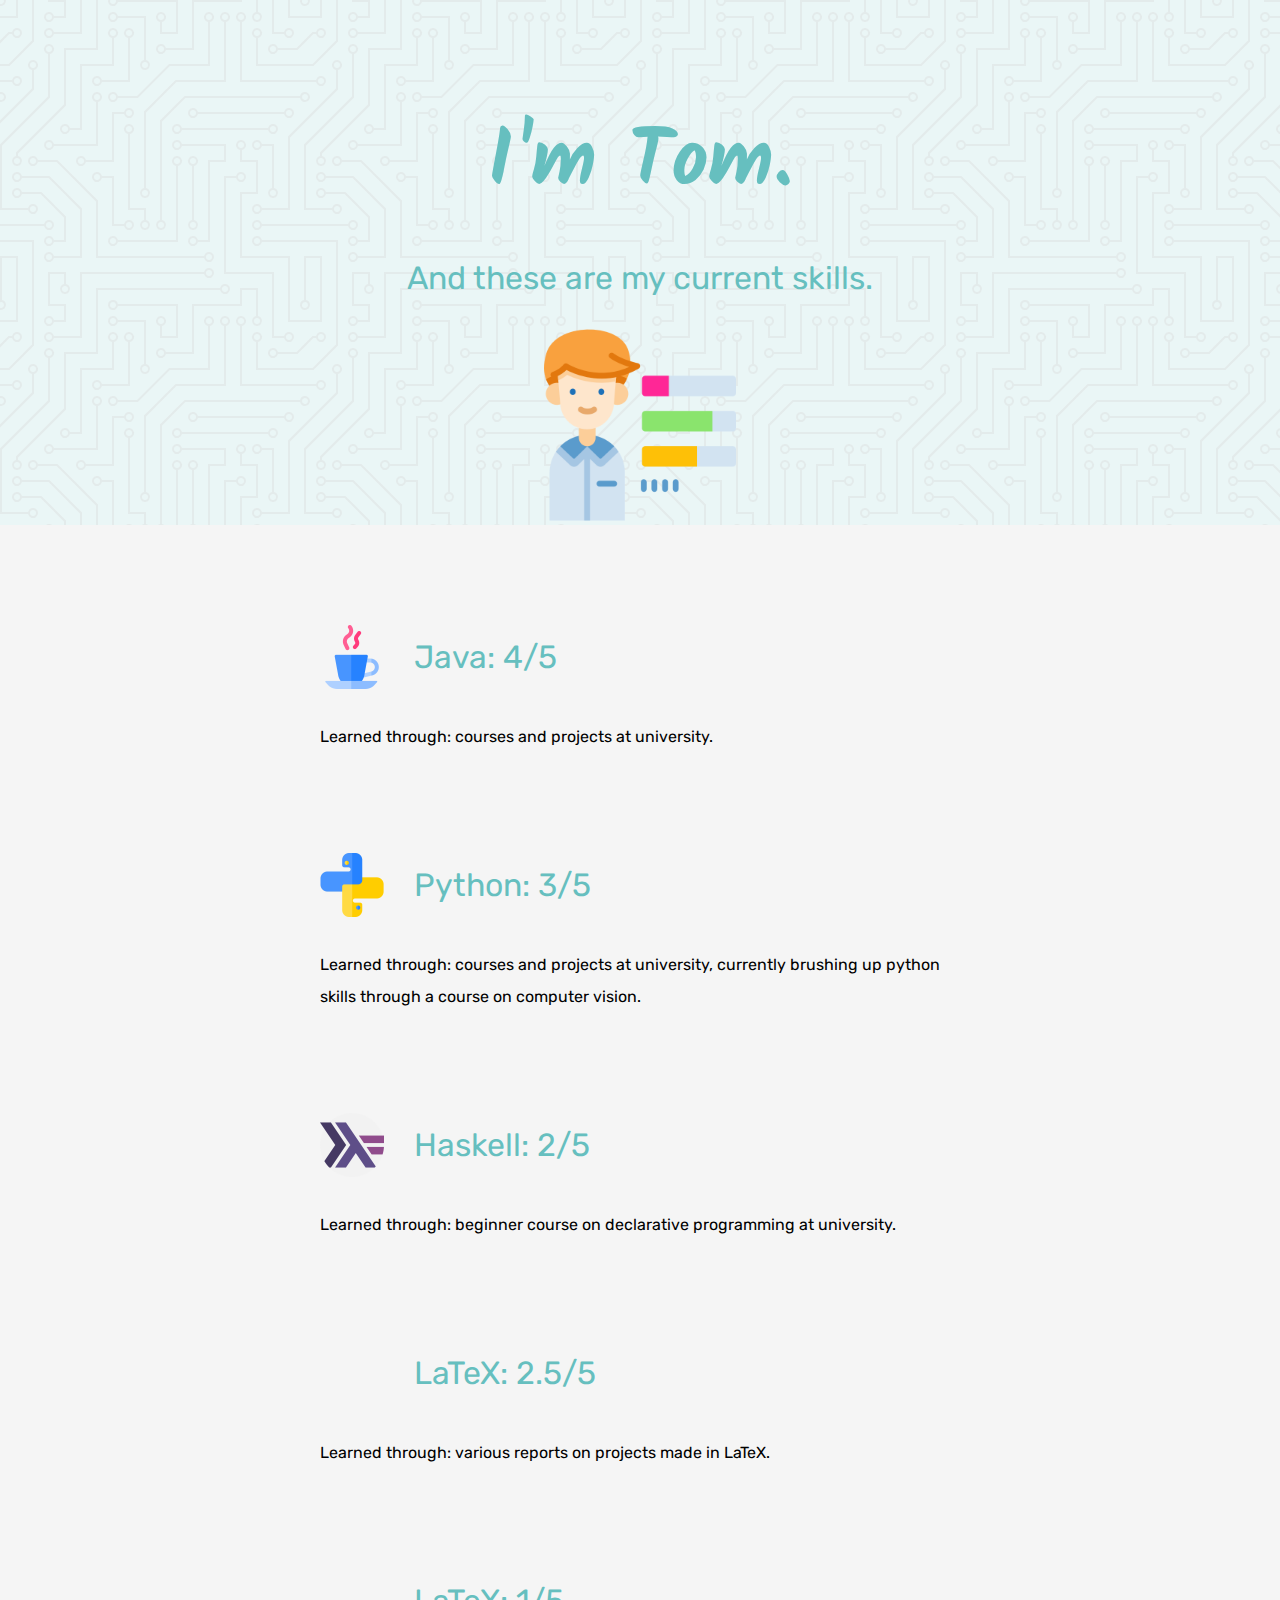
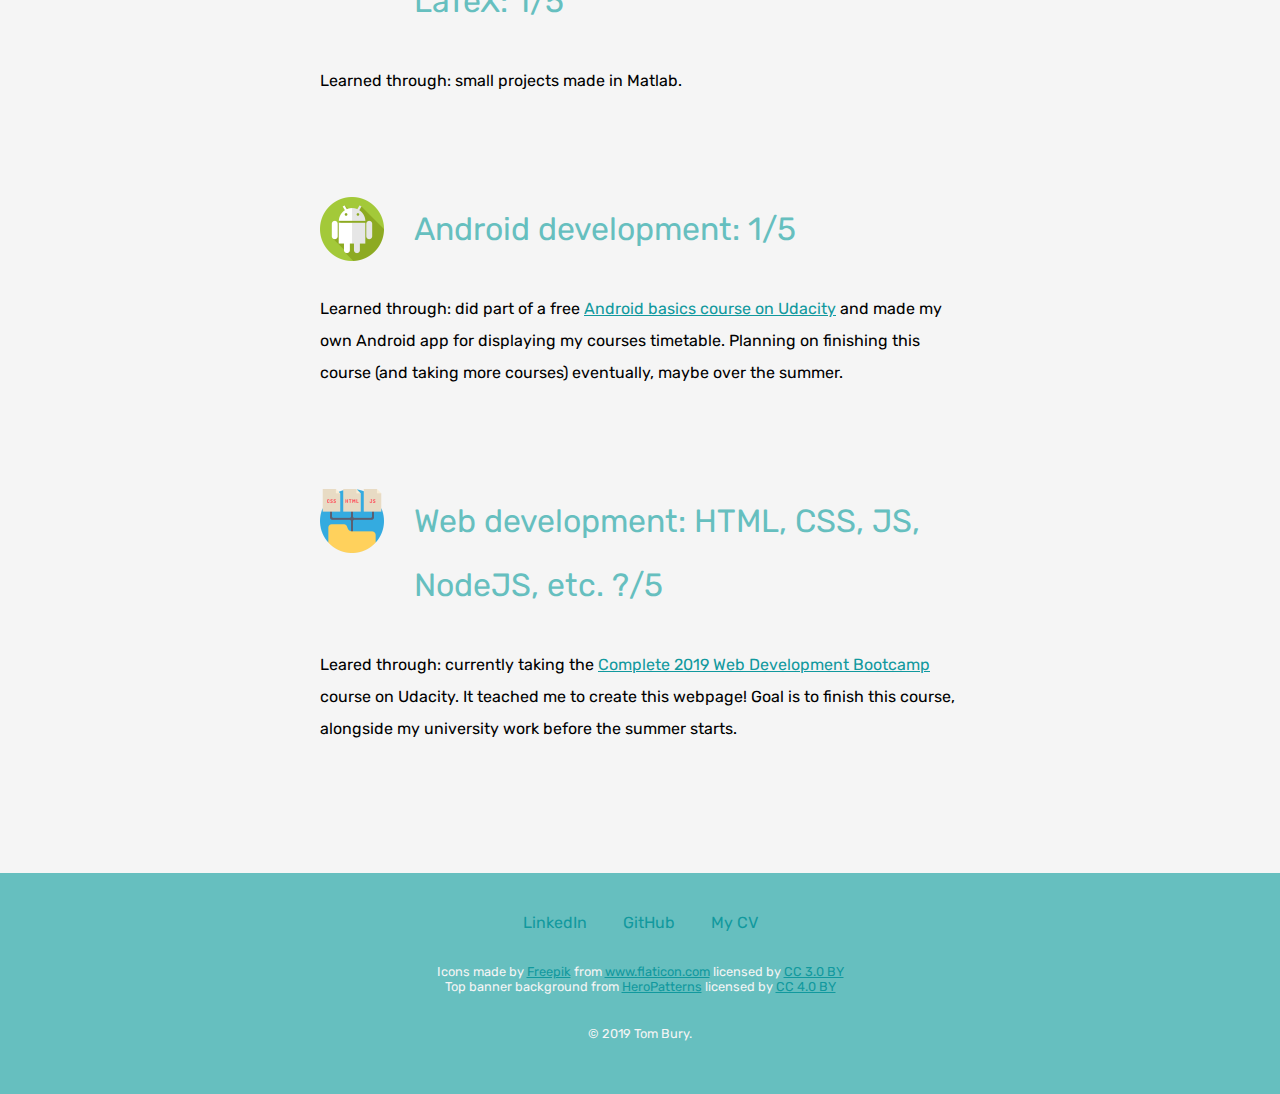
==== docs/skills.html @ beca585b "file tree" ====
<!DOCTYPE html>
<html lang="en" dir="ltr">

<head>
    <meta charset="utf-8">
    <title>Tom Bury: Skills</title>
    <link rel="stylesheet" href="css/styles.css">
    <link rel="icon" href="rsc/favicon.ico">
    <link href="https://fonts.googleapis.com/css?family=Kalam|Nunito|Rubik" rel="stylesheet">
</head>


<body>

    <div class="intro">
        <h1>I'm Tom.</h1>
        <h2>And these are my current skills.</h2>
        <img class="banner-img" src="rsc/skills.png" alt="">
    </div>

    <div class="skill_row">
        <img class="skill_pic_small" src="rsc/java.png" alt="">
        <h2>Java: 4/5</h2>
        <p>Learned through: courses and projects at university.</p>
    </div>

    <div class="skill_row">
        <img class="skill_pic_small" src="rsc/python.png" alt="">
        <h2>Python: 3/5</h2>
        <p>Learned through: courses and projects at university, currently brushing up python skills through
            a course on computer vision.</p>
    </div>

    <div class="skill_row">
        <img class="skill_pic_small" src="rsc/haskell.png" alt="">
        <h2>Haskell: 2/5</h2>
        <p>Learned through: beginner course on declarative programming at university.</p>
    </div>

    <div class="skill_row">
        <img class="skill_pic_small" src="rsc/latex.svg" alt="">
        <h2>LaTeX: 2.5/5</h2>
        <p>Learned through: various reports on projects made in LaTeX.</p>
    </div>

    <div class="skill_row">
        <img class="skill_pic_small" src="rsc/matlab.svg" alt="">
        <h2>LaTeX: 1/5</h2>
        <p>Learned through: small projects made in Matlab.</p>
    </div>

    <div class="skill_row">
        <img class="skill_pic_small" src="rsc/android.png" alt="">
        <h2>Android development: 1/5</h2>
        <p>Learned through: did part of a free <a href="https://eu.udacity.com/course/android-basics-nanodegree-by-google--nd803">Android basics course on Udacity</a> and made my own
            Android app for displaying my courses timetable. Planning on finishing this course (and taking more courses) eventually, maybe over the summer.</p>
    </div>


    <div class="skill_row">
        <img class="skill_pic_small" src="rsc/web-development.png" alt="">
        <h2>Web development: HTML, CSS, JS, NodeJS, etc. ?/5</h2>
        <p>Leared through: currently taking the <a href="https://www.udemy.com/the-complete-web-development-bootcamp/">Complete 2019 Web Development Bootcamp</a> course on Udacity.
            It teached me to create this webpage! Goal is to finish this course, alongside my university work before the summer starts.</p>
    </div>



    <div class="footer">
        <a class="footer-link" href="https://www.linkedin.com/in/burytom/">LinkedIn</a>
        <a class="footer-link" href="https://github.com/Tom-Bury">GitHub</a>
        <a class="footer-link" href="rsc/CV_Tom_Bury.pdf">My CV</a>

        <div class="copyright">
            Icons made by <a href="https://www.freepik.com/" title="Freepik">Freepik</a> from
            <a href="https://www.flaticon.com/" title="Flaticon">www.flaticon.com</a> licensed by
            <a href="http://creativecommons.org/licenses/by/3.0/" title="Creative Commons BY 3.0" target="_blank">CC 3.0 BY</a>
            <br>
            Top banner background from <a href="https://www.heropatterns.com/">HeroPatterns</a> licensed by
            <a href="https://creativecommons.org/licenses/by/4.0/" title="Creative Commons BY 4.0" target="_blank">CC 4.0 BY</a>
        </div>

        <p class="copyright">© 2019 Tom Bury.</p>
    </div>


</body>

</html>
---- docs/css/styles.css ----
/*
    CSS STYLES

    Used Google Fonts:
    <link href="https://fonts.googleapis.com/css?family=Kalam|Rubik" rel="stylesheet">
    font-family: 'Kalam', cursive;
    font-family: 'Rubik', sans-serif;
    font-family: 'Rubik', sans-serif;


*/
body {
    margin: 0;
    background-color: #f5f5f5;
    text-align: center;
    font-family: 'Rubik', sans-serif;
}

h1 {
    font-size: 5rem;
    margin: 0 auto 0 auto;
    font-family: 'Kalam', cursive;
    color: #66BFBF;
}

h2 {
    font-size: 2rem;
    margin: 2rem auto;
    color: #66BFBF;
    font-weight: normal;
}

h3 {
    color: #11999E;
}

a {
    color: #11999E;
}

hr {
    width: 10%;
    border-style: dotted none none none;
    border-width: 0.5rem;
    border-color: #d9d9d9;
    margin: 7rem auto;
}

.intro {
    margin: 0;
    padding-top: 100px;
    position: relative;
    /*background-color: #EAF6F6;*/
    background-color: #eaf6f6;
    background-image: url("data:image/svg+xml,%3Csvg xmlns='http://www.w3.org/2000/svg' viewBox='0 0 304 304' width='304' height='304'%3E%3Cpath fill='%23d9d9d9' fill-opacity='0.4' d='M44.1 224a5 5 0 1 1 0 2H0v-2h44.1zm160 48a5 5 0 1 1 0 2H82v-2h122.1zm57.8-46a5 5 0 1 1 0-2H304v2h-42.1zm0 16a5 5 0 1 1 0-2H304v2h-42.1zm6.2-114a5 5 0 1 1 0 2h-86.2a5 5 0 1 1 0-2h86.2zm-256-48a5 5 0 1 1 0 2H0v-2h12.1zm185.8 34a5 5 0 1 1 0-2h86.2a5 5 0 1 1 0 2h-86.2zM258 12.1a5 5 0 1 1-2 0V0h2v12.1zm-64 208a5 5 0 1 1-2 0v-54.2a5 5 0 1 1 2 0v54.2zm48-198.2V80h62v2h-64V21.9a5 5 0 1 1 2 0zm16 16V64h46v2h-48V37.9a5 5 0 1 1 2 0zm-128 96V208h16v12.1a5 5 0 1 1-2 0V210h-16v-76.1a5 5 0 1 1 2 0zm-5.9-21.9a5 5 0 1 1 0 2H114v48H85.9a5 5 0 1 1 0-2H112v-48h12.1zm-6.2 130a5 5 0 1 1 0-2H176v-74.1a5 5 0 1 1 2 0V242h-60.1zm-16-64a5 5 0 1 1 0-2H114v48h10.1a5 5 0 1 1 0 2H112v-48h-10.1zM66 284.1a5 5 0 1 1-2 0V274H50v30h-2v-32h18v12.1zM236.1 176a5 5 0 1 1 0 2H226v94h48v32h-2v-30h-48v-98h12.1zm25.8-30a5 5 0 1 1 0-2H274v44.1a5 5 0 1 1-2 0V146h-10.1zm-64 96a5 5 0 1 1 0-2H208v-80h16v-14h-42.1a5 5 0 1 1 0-2H226v18h-16v80h-12.1zm86.2-210a5 5 0 1 1 0 2H272V0h2v32h10.1zM98 101.9V146H53.9a5 5 0 1 1 0-2H96v-42.1a5 5 0 1 1 2 0zM53.9 34a5 5 0 1 1 0-2H80V0h2v34H53.9zm60.1 3.9V66H82v64H69.9a5 5 0 1 1 0-2H80V64h32V37.9a5 5 0 1 1 2 0zM101.9 82a5 5 0 1 1 0-2H128V37.9a5 5 0 1 1 2 0V82h-28.1zm16-64a5 5 0 1 1 0-2H146v44.1a5 5 0 1 1-2 0V18h-26.1zm102.2 270a5 5 0 1 1 0 2H98v14h-2v-16h124.1zM242 149.9V160h16v34h-16v62h48v48h-2v-46h-48v-66h16v-30h-16v-12.1a5 5 0 1 1 2 0zM53.9 18a5 5 0 1 1 0-2H64V2H48V0h18v18H53.9zm112 32a5 5 0 1 1 0-2H192V0h50v2h-48v48h-28.1zm-48-48a5 5 0 0 1-9.8-2h2.07a3 3 0 1 0 5.66 0H178v34h-18V21.9a5 5 0 1 1 2 0V32h14V2h-58.1zm0 96a5 5 0 1 1 0-2H137l32-32h39V21.9a5 5 0 1 1 2 0V66h-40.17l-32 32H117.9zm28.1 90.1a5 5 0 1 1-2 0v-76.51L175.59 80H224V21.9a5 5 0 1 1 2 0V82h-49.59L146 112.41v75.69zm16 32a5 5 0 1 1-2 0v-99.51L184.59 96H300.1a5 5 0 0 1 3.9-3.9v2.07a3 3 0 0 0 0 5.66v2.07a5 5 0 0 1-3.9-3.9H185.41L162 121.41v98.69zm-144-64a5 5 0 1 1-2 0v-3.51l48-48V48h32V0h2v50H66v55.41l-48 48v2.69zM50 53.9v43.51l-48 48V208h26.1a5 5 0 1 1 0 2H0v-65.41l48-48V53.9a5 5 0 1 1 2 0zm-16 16V89.41l-34 34v-2.82l32-32V69.9a5 5 0 1 1 2 0zM12.1 32a5 5 0 1 1 0 2H9.41L0 43.41V40.6L8.59 32h3.51zm265.8 18a5 5 0 1 1 0-2h18.69l7.41-7.41v2.82L297.41 50H277.9zm-16 160a5 5 0 1 1 0-2H288v-71.41l16-16v2.82l-14 14V210h-28.1zm-208 32a5 5 0 1 1 0-2H64v-22.59L40.59 194H21.9a5 5 0 1 1 0-2H41.41L66 216.59V242H53.9zm150.2 14a5 5 0 1 1 0 2H96v-56.6L56.6 162H37.9a5 5 0 1 1 0-2h19.5L98 200.6V256h106.1zm-150.2 2a5 5 0 1 1 0-2H80v-46.59L48.59 178H21.9a5 5 0 1 1 0-2H49.41L82 208.59V258H53.9zM34 39.8v1.61L9.41 66H0v-2h8.59L32 40.59V0h2v39.8zM2 300.1a5 5 0 0 1 3.9 3.9H3.83A3 3 0 0 0 0 302.17V256h18v48h-2v-46H2v42.1zM34 241v63h-2v-62H0v-2h34v1zM17 18H0v-2h16V0h2v18h-1zm273-2h14v2h-16V0h2v16zm-32 273v15h-2v-14h-14v14h-2v-16h18v1zM0 92.1A5.02 5.02 0 0 1 6 97a5 5 0 0 1-6 4.9v-2.07a3 3 0 1 0 0-5.66V92.1zM80 272h2v32h-2v-32zm37.9 32h-2.07a3 3 0 0 0-5.66 0h-2.07a5 5 0 0 1 9.8 0zM5.9 0A5.02 5.02 0 0 1 0 5.9V3.83A3 3 0 0 0 3.83 0H5.9zm294.2 0h2.07A3 3 0 0 0 304 3.83V5.9a5 5 0 0 1-3.9-5.9zm3.9 300.1v2.07a3 3 0 0 0-1.83 1.83h-2.07a5 5 0 0 1 3.9-3.9zM97 100a3 3 0 1 0 0-6 3 3 0 0 0 0 6zm0-16a3 3 0 1 0 0-6 3 3 0 0 0 0 6zm16 16a3 3 0 1 0 0-6 3 3 0 0 0 0 6zm16 16a3 3 0 1 0 0-6 3 3 0 0 0 0 6zm0 16a3 3 0 1 0 0-6 3 3 0 0 0 0 6zm-48 32a3 3 0 1 0 0-6 3 3 0 0 0 0 6zm16 16a3 3 0 1 0 0-6 3 3 0 0 0 0 6zm32 48a3 3 0 1 0 0-6 3 3 0 0 0 0 6zm-16 16a3 3 0 1 0 0-6 3 3 0 0 0 0 6zm32-16a3 3 0 1 0 0-6 3 3 0 0 0 0 6zm0-32a3 3 0 1 0 0-6 3 3 0 0 0 0 6zm16 32a3 3 0 1 0 0-6 3 3 0 0 0 0 6zm32 16a3 3 0 1 0 0-6 3 3 0 0 0 0 6zm0-16a3 3 0 1 0 0-6 3 3 0 0 0 0 6zm-16-64a3 3 0 1 0 0-6 3 3 0 0 0 0 6zm16 0a3 3 0 1 0 0-6 3 3 0 0 0 0 6zm16 96a3 3 0 1 0 0-6 3 3 0 0 0 0 6zm0 16a3 3 0 1 0 0-6 3 3 0 0 0 0 6zm16 16a3 3 0 1 0 0-6 3 3 0 0 0 0 6zm16-144a3 3 0 1 0 0-6 3 3 0 0 0 0 6zm0 32a3 3 0 1 0 0-6 3 3 0 0 0 0 6zm16-32a3 3 0 1 0 0-6 3 3 0 0 0 0 6zm16-16a3 3 0 1 0 0-6 3 3 0 0 0 0 6zm-96 0a3 3 0 1 0 0-6 3 3 0 0 0 0 6zm0 16a3 3 0 1 0 0-6 3 3 0 0 0 0 6zm16-32a3 3 0 1 0 0-6 3 3 0 0 0 0 6zm96 0a3 3 0 1 0 0-6 3 3 0 0 0 0 6zm-16-64a3 3 0 1 0 0-6 3 3 0 0 0 0 6zm16-16a3 3 0 1 0 0-6 3 3 0 0 0 0 6zm-32 0a3 3 0 1 0 0-6 3 3 0 0 0 0 6zm0-16a3 3 0 1 0 0-6 3 3 0 0 0 0 6zm-16 0a3 3 0 1 0 0-6 3 3 0 0 0 0 6zm-16 0a3 3 0 1 0 0-6 3 3 0 0 0 0 6zm-16 0a3 3 0 1 0 0-6 3 3 0 0 0 0 6zM49 36a3 3 0 1 0 0-6 3 3 0 0 0 0 6zm-32 0a3 3 0 1 0 0-6 3 3 0 0 0 0 6zm32 16a3 3 0 1 0 0-6 3 3 0 0 0 0 6zM33 68a3 3 0 1 0 0-6 3 3 0 0 0 0 6zm16-48a3 3 0 1 0 0-6 3 3 0 0 0 0 6zm0 240a3 3 0 1 0 0-6 3 3 0 0 0 0 6zm16 32a3 3 0 1 0 0-6 3 3 0 0 0 0 6zm-16-64a3 3 0 1 0 0-6 3 3 0 0 0 0 6zm0 16a3 3 0 1 0 0-6 3 3 0 0 0 0 6zm-16-32a3 3 0 1 0 0-6 3 3 0 0 0 0 6zm80-176a3 3 0 1 0 0-6 3 3 0 0 0 0 6zm16 0a3 3 0 1 0 0-6 3 3 0 0 0 0 6zm-16-16a3 3 0 1 0 0-6 3 3 0 0 0 0 6zm32 48a3 3 0 1 0 0-6 3 3 0 0 0 0 6zm16-16a3 3 0 1 0 0-6 3 3 0 0 0 0 6zm0-32a3 3 0 1 0 0-6 3 3 0 0 0 0 6zm112 176a3 3 0 1 0 0-6 3 3 0 0 0 0 6zm-16 16a3 3 0 1 0 0-6 3 3 0 0 0 0 6zm0 16a3 3 0 1 0 0-6 3 3 0 0 0 0 6zm0 16a3 3 0 1 0 0-6 3 3 0 0 0 0 6zM17 180a3 3 0 1 0 0-6 3 3 0 0 0 0 6zm0 16a3 3 0 1 0 0-6 3 3 0 0 0 0 6zm0-32a3 3 0 1 0 0-6 3 3 0 0 0 0 6zm16 0a3 3 0 1 0 0-6 3 3 0 0 0 0 6zM17 84a3 3 0 1 0 0-6 3 3 0 0 0 0 6zm32 64a3 3 0 1 0 0-6 3 3 0 0 0 0 6zm16-16a3 3 0 1 0 0-6 3 3 0 0 0 0 6z'%3E%3C/path%3E%3C/svg%3E");
}

.banner-img {
    width: 15%;
    height: auto;
}

.profile_pic {
    border-radius: 50%;
    width: 15%;
    height: auto;
    margin: 4rem 0 0 0;
}

.skills_pic_left {
    width: 20%;
    height: auto;
    float: left;
    margin-right: 30px;
    margin-bottom: 10px;
}

.skills_pic_right {
    width: 20%;
    height: auto;
    float: right;
    margin-left: 30px;
    margin-bottom: 10px;
}

.skill_row {
    width: 50%;
    margin: 100px auto;
    text-align: left;
    line-height: 2;
}

.skill_pic_small {
    width: 10%;
    height: auto;
    float: left;
    margin-right: 30px;
    margin-bottom: 10px;
}

/*Used a css button generator site*/
.button {
    -moz-box-shadow: inset 0 -3px 7px 0 #276873;
    -webkit-box-shadow: inset 0 -3px 7px 0 #276873;
    box-shadow: inset 0 -3px 7px 0 #276873;
    background: -webkit-gradient(linear, left top, left bottom, color-stop(0.05, #599bb3), color-stop(1, #408c99));
    background: -moz-linear-gradient(top, #599bb3 5%, #408c99 100%);
    background: -webkit-linear-gradient(top, #599bb3 5%, #408c99 100%);
    background: -o-linear-gradient(top, #599bb3 5%, #408c99 100%);
    background: -ms-linear-gradient(top, #599bb3 5%, #408c99 100%);
    background: linear-gradient(to bottom, #599bb3 5%, #408c99 100%);
    filter: progid:DXImageTransform.Microsoft.gradient(startColorstr='#599bb3', endColorstr='#408c99', GradientType=0);
    background-color: #599bb3;
    -moz-border-radius: 3px;
    -webkit-border-radius: 3px;
    border-radius: 3px;
    border: 0;
    display: inline-block;
    cursor: pointer;
    color: #f5f5f5;
    font-family: Arial;
    font-size: 15px;
    padding: 9px 23px;
    text-decoration: none;
    margin: 2rem 0 0 0;
}

.button:hover {
    background: -webkit-gradient(linear, left top, left bottom, color-stop(0.05, #408c99), color-stop(1, #599bb3));
    background: -moz-linear-gradient(top, #408c99 5%, #599bb3 100%);
    background: -webkit-linear-gradient(top, #408c99 5%, #599bb3 100%);
    background: -o-linear-gradient(top, #408c99 5%, #599bb3 100%);
    background: -ms-linear-gradient(top, #408c99 5%, #599bb3 100%);
    background: linear-gradient(to bottom, #408c99 5%, #599bb3 100%);
    filter: progid:DXImageTransform.Microsoft.gradient(startColorstr='#408c99', endColorstr='#599bb3', GradientType=0);
    background-color: #408c99;
}

.button:active {
    position: relative;
    top: 1px;
}

.footer {
    padding: 2.5rem 0;
    margin-top: 8rem;
    background-color: #66BFBF;
}

.footer-link {
    color: #11999E;
    text-decoration: none;
    margin: auto 1rem;
}

.footer-link:hover {
    color: #f5f5f5;
    text-decoration: none;
}

.copyright {
    color: #f5f5f5;
    font-size: 0.8rem;
    margin-top: 2rem;
}
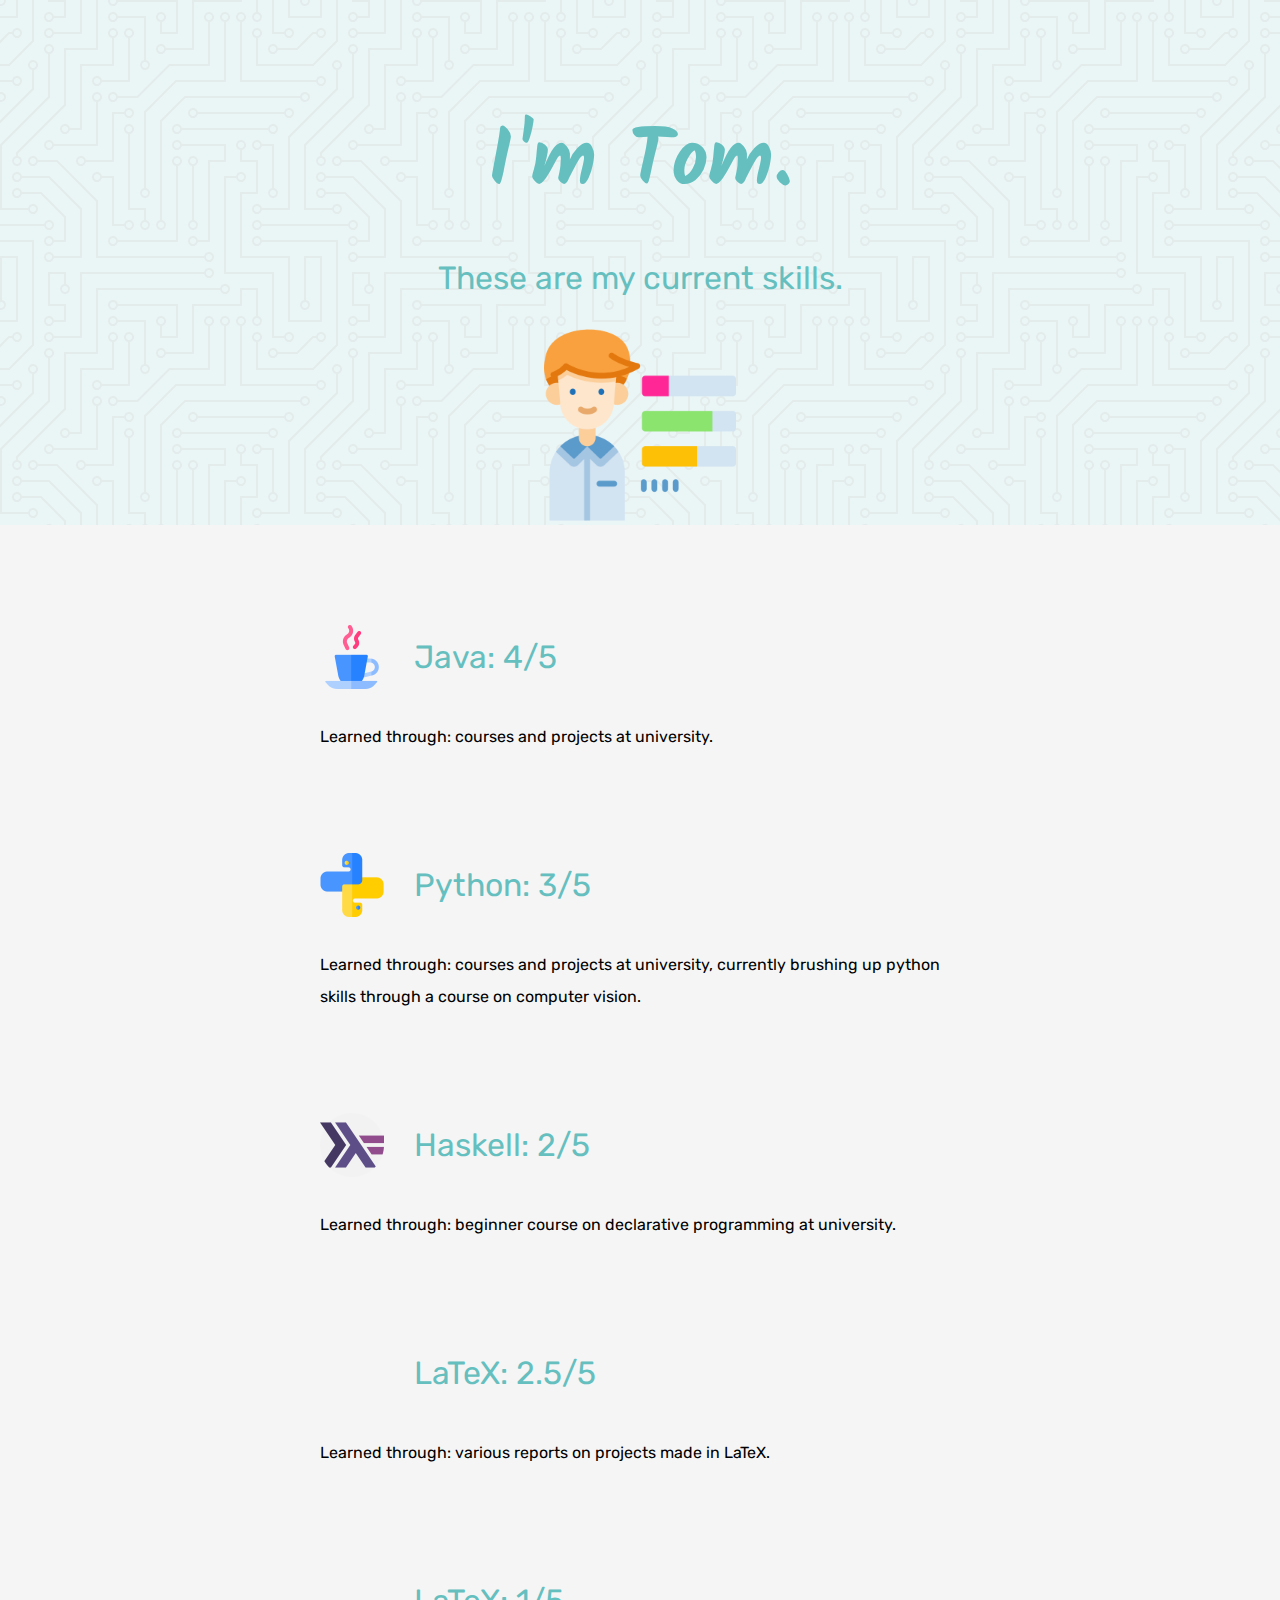
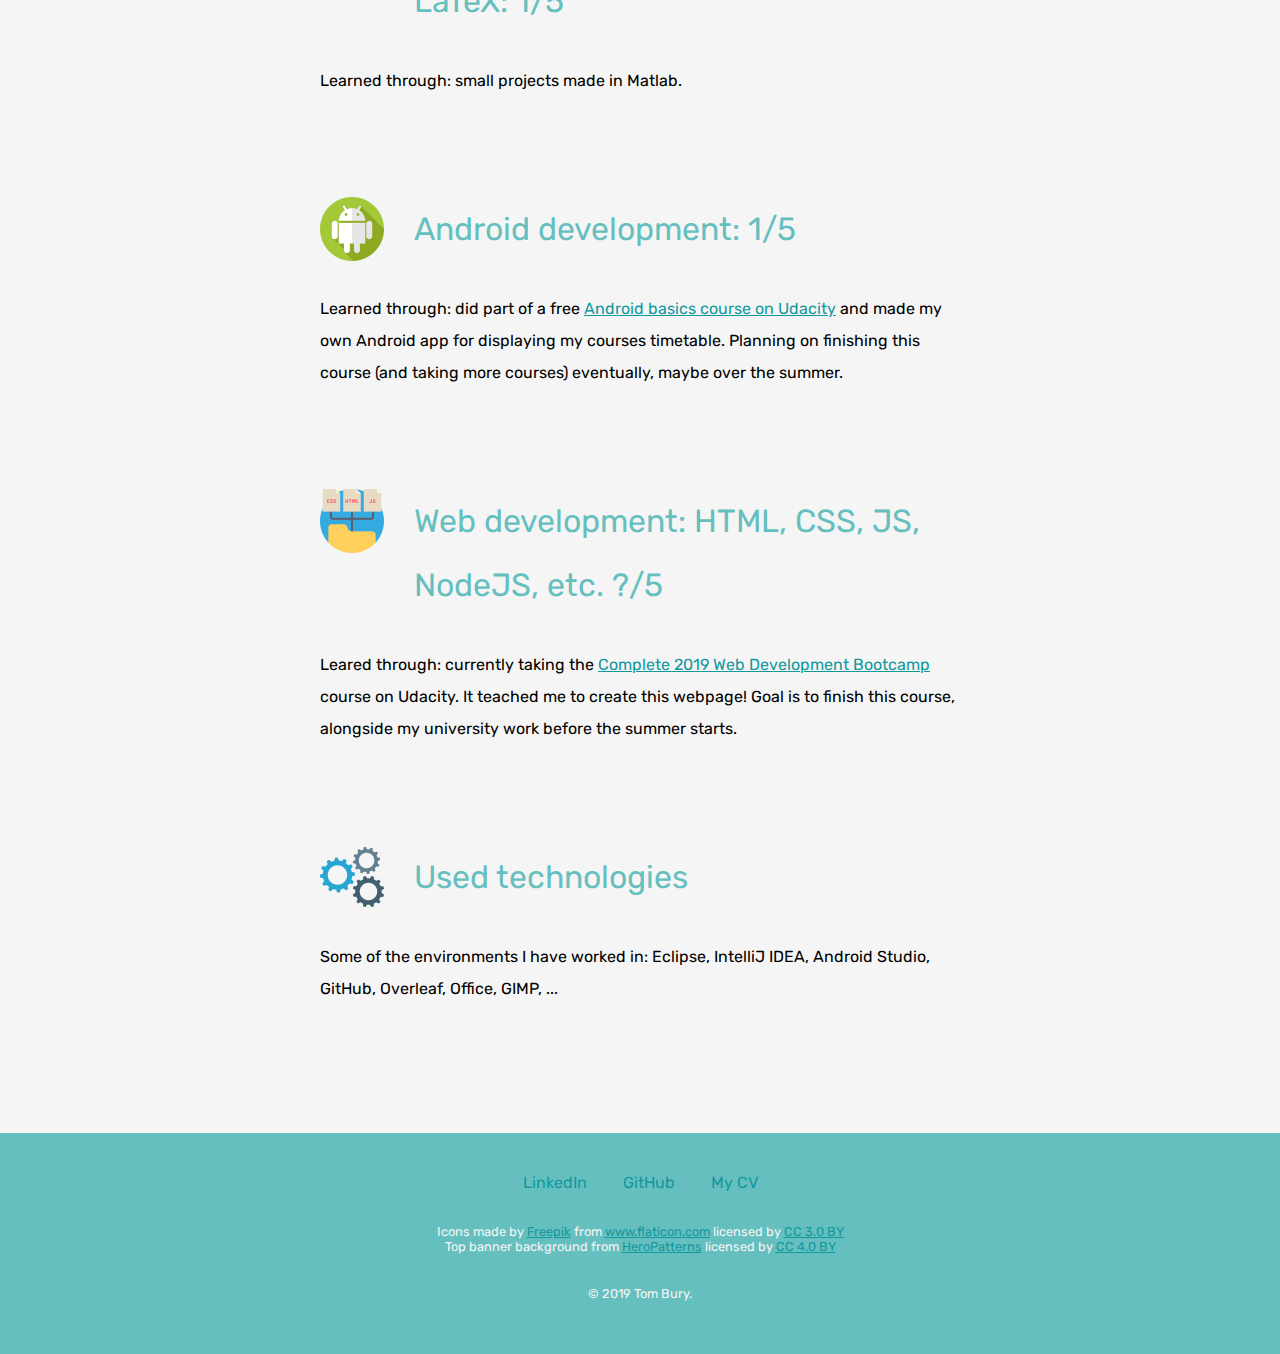
==== commit 22edc9bb: "updated skills" ====
--- a/docs/skills.html
+++ b/docs/skills.html
@@ -14,7 +14,7 @@
 
     <div class="intro">
         <h1>I'm Tom.</h1>
-        <h2>And these are my current skills.</h2>
+        <h2>These are my current skills.</h2>
         <img class="banner-img" src="rsc/skills.png" alt="">
     </div>
 
@@ -64,6 +64,13 @@
             It teached me to create this webpage! Goal is to finish this course, alongside my university work before the summer starts.</p>
     </div>
 
+    <div class="skill_row">
+        <img class="skill_pic_small" src="rsc/settings.png" alt="">
+        <h2>Used technologies</h2>
+        <p>Some of the environments I have worked in: Eclipse, IntelliJ IDEA, Android Studio, GitHub, Overleaf, Office, GIMP, ...</p>
+    </div>
+
+
 
 
     <div class="footer">
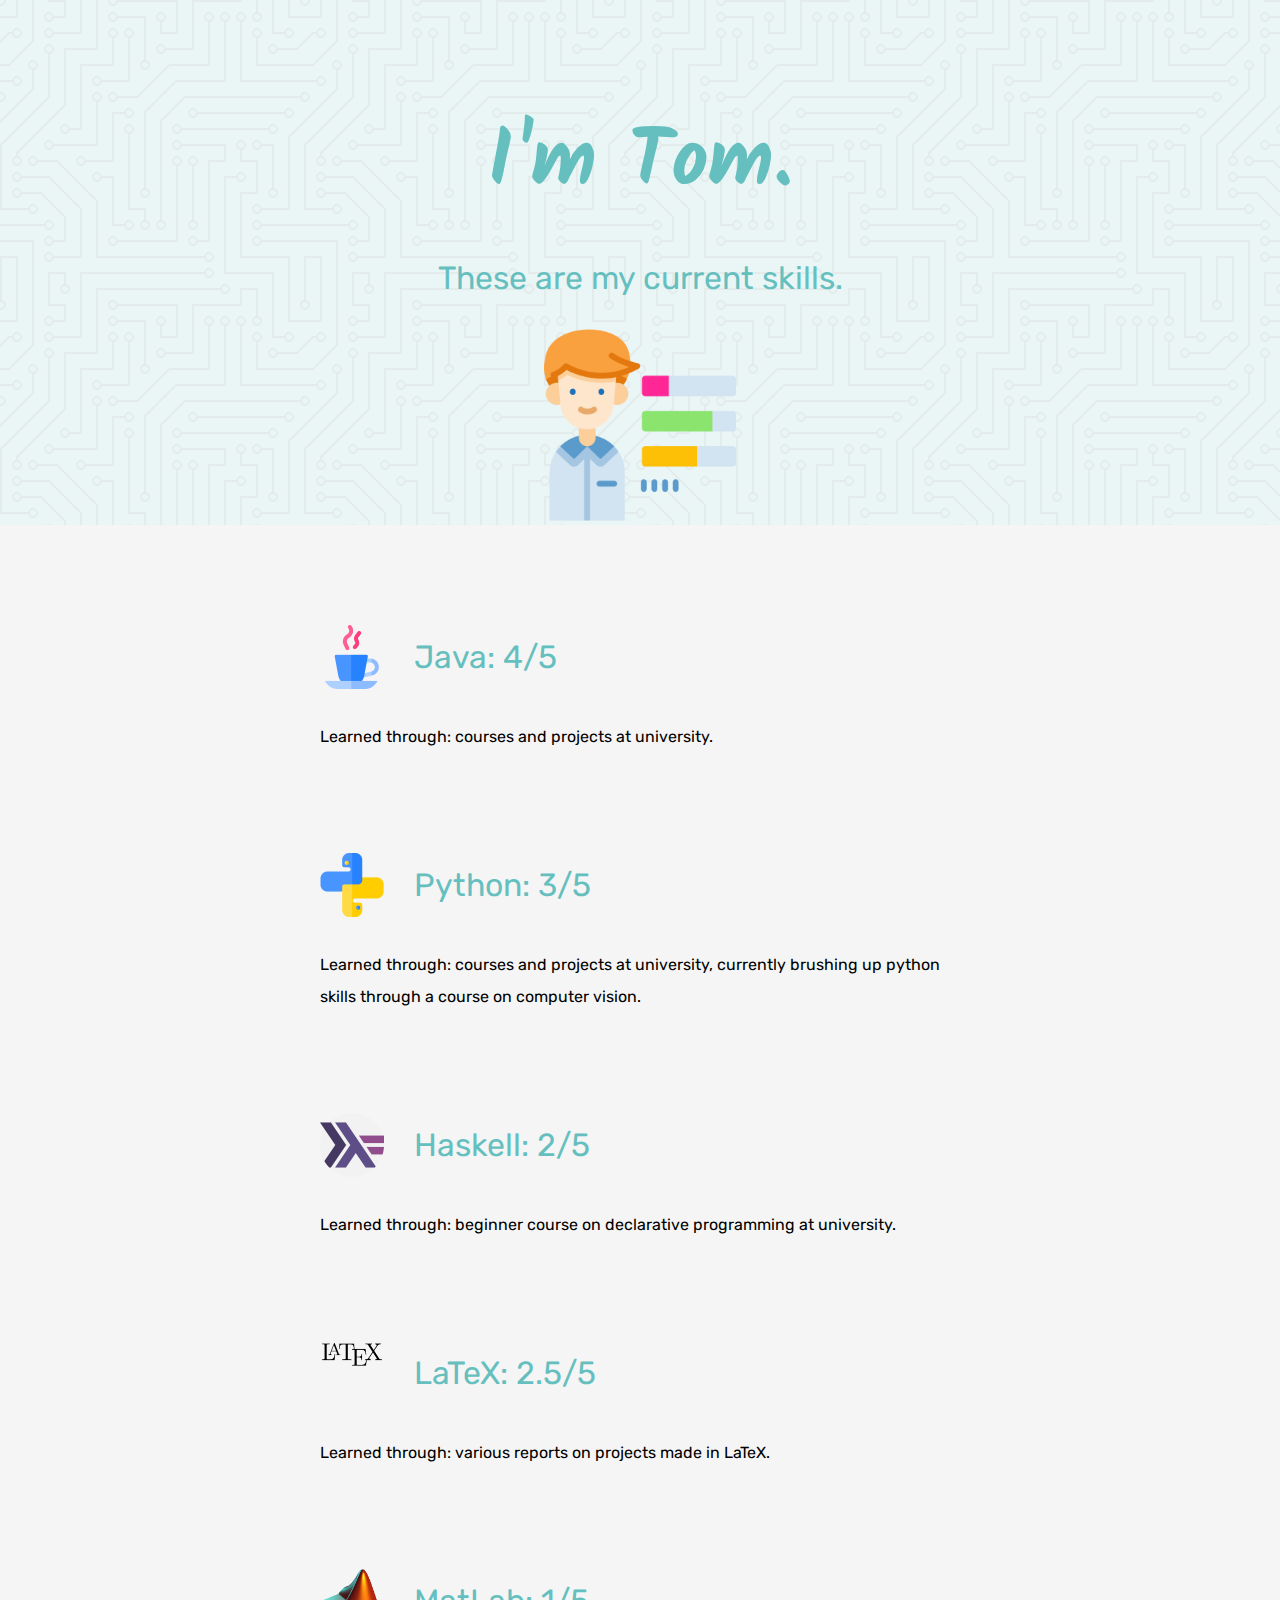
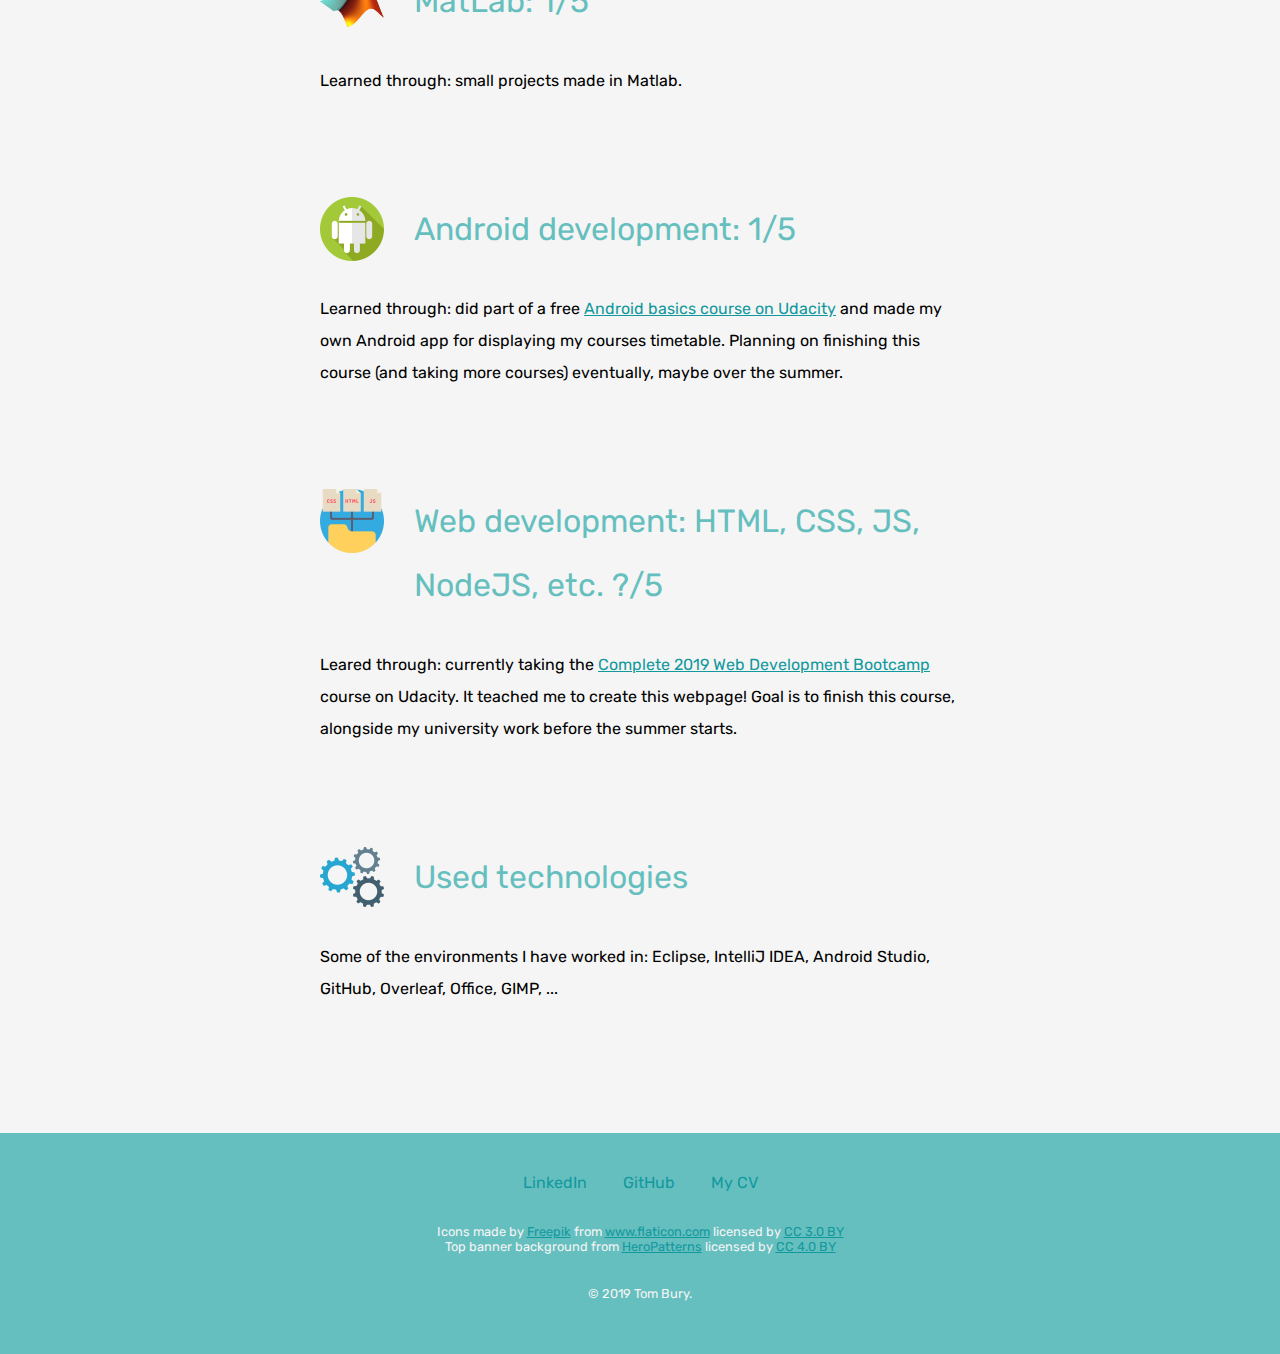
==== commit 814a1588: "svg images to png for viewability" ====
--- a/docs/skills.html
+++ b/docs/skills.html
@@ -38,14 +38,14 @@
     </div>
 
     <div class="skill_row">
-        <img class="skill_pic_small" src="rsc/latex.svg" alt="">
+        <img class="skill_pic_small" src="rsc/latex.png" alt="">
         <h2>LaTeX: 2.5/5</h2>
         <p>Learned through: various reports on projects made in LaTeX.</p>
     </div>
 
     <div class="skill_row">
-        <img class="skill_pic_small" src="rsc/matlab.svg" alt="">
-        <h2>LaTeX: 1/5</h2>
+        <img class="skill_pic_small" src="rsc/matlab.png" alt="">
+        <h2>MatLab: 1/5</h2>
         <p>Learned through: small projects made in Matlab.</p>
     </div>
 
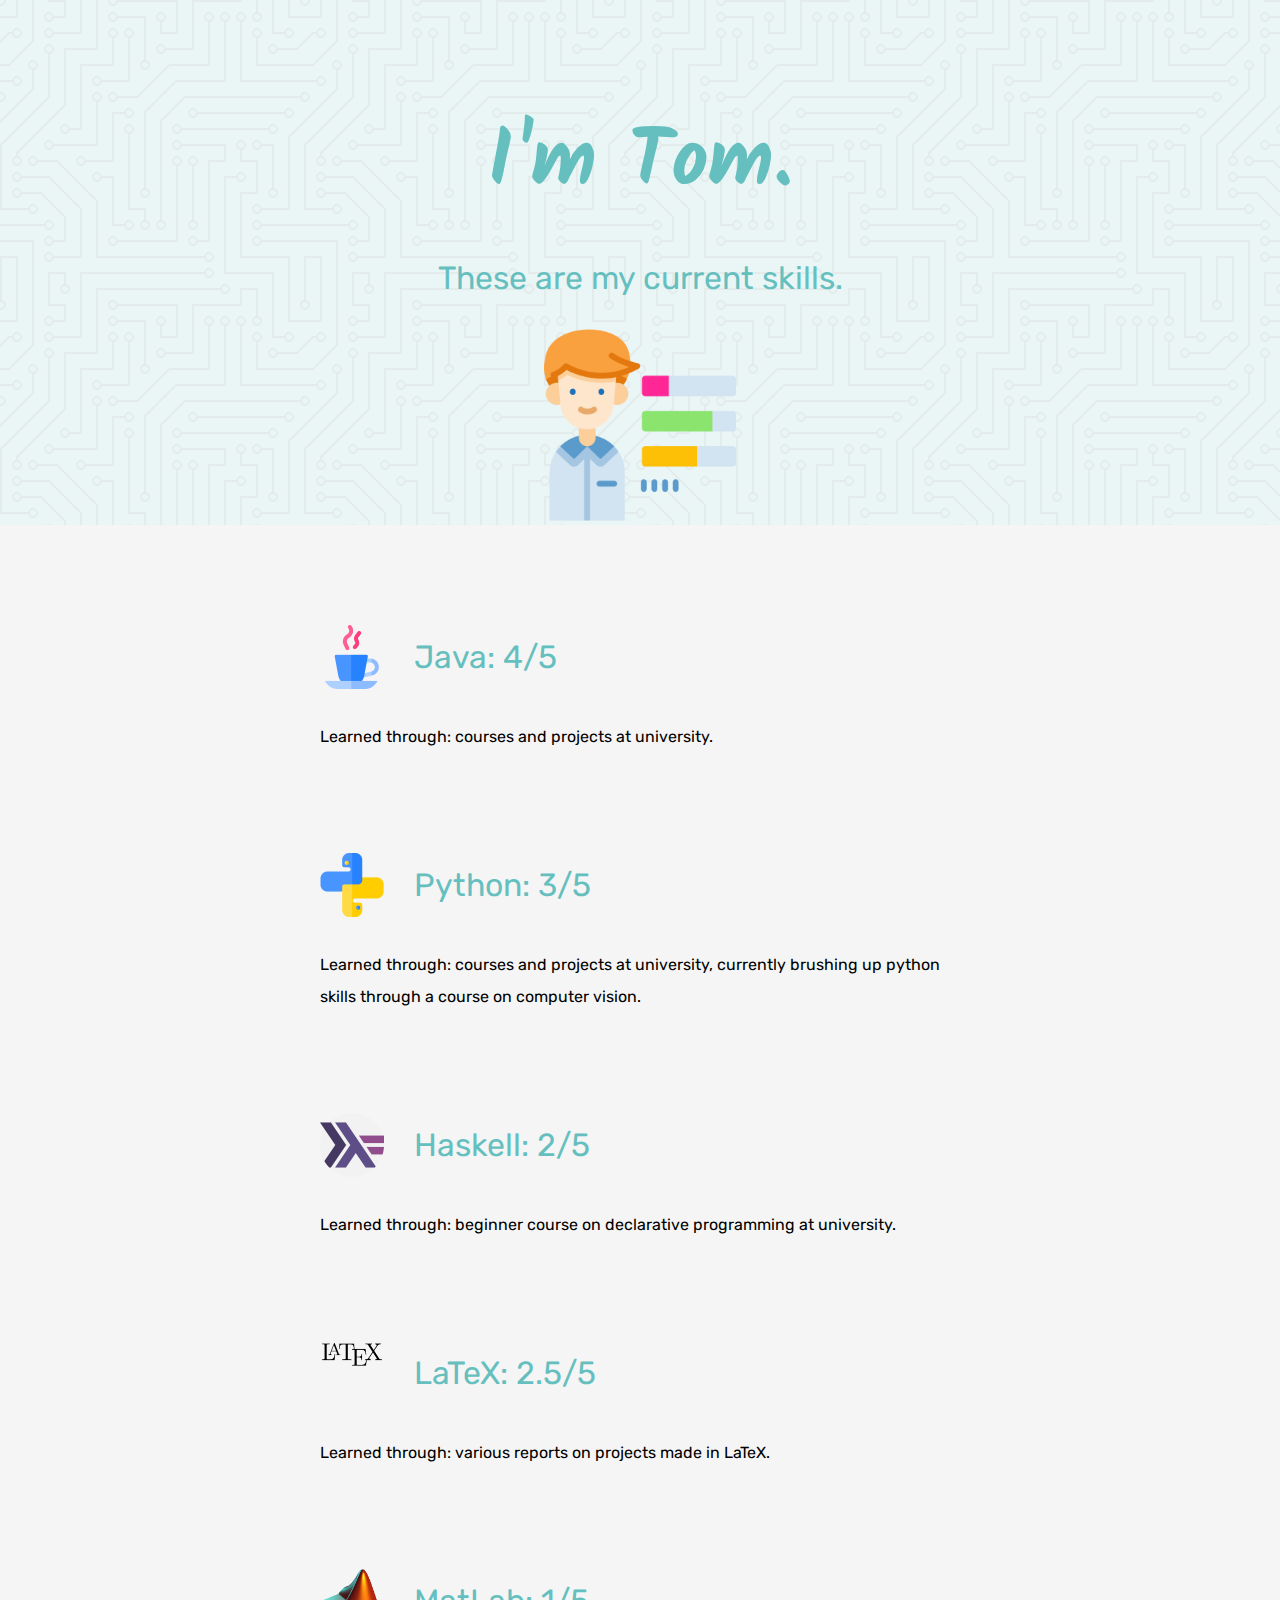
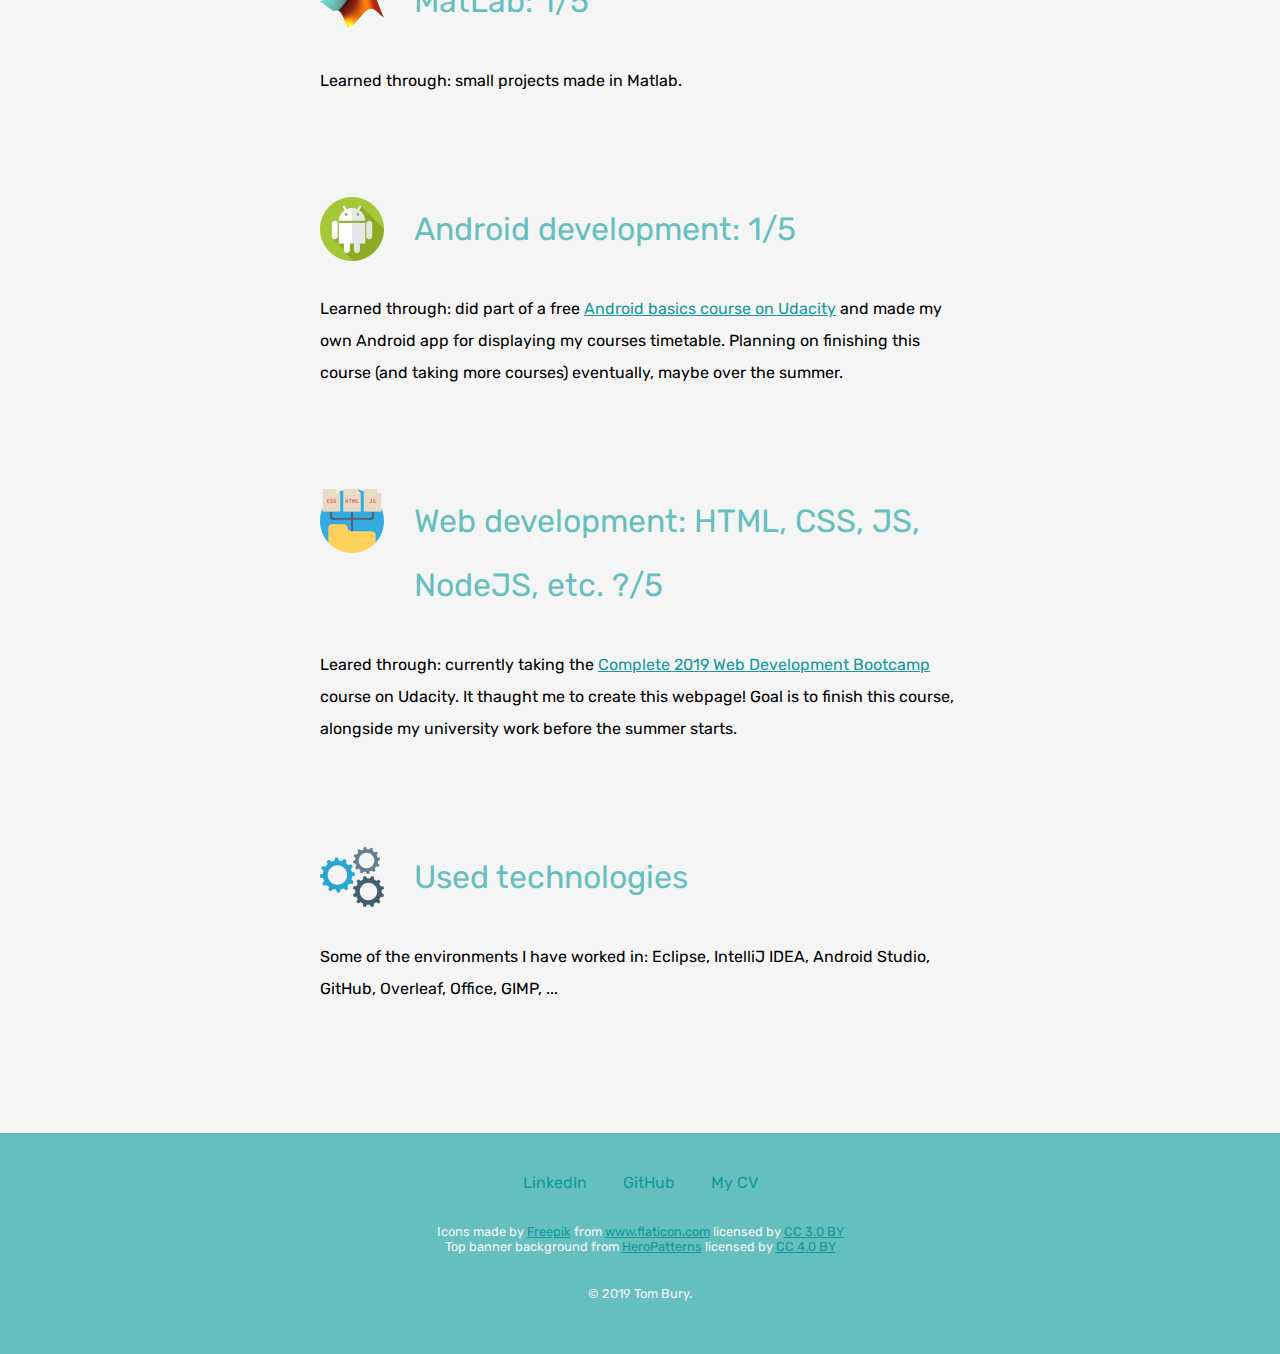
==== commit 62a3bfbd: "Spelling mistakes" ====
--- a/docs/skills.html
+++ b/docs/skills.html
@@ -61,7 +61,7 @@
         <img class="skill_pic_small" src="rsc/web-development.png" alt="">
         <h2>Web development: HTML, CSS, JS, NodeJS, etc. ?/5</h2>
         <p>Leared through: currently taking the <a href="https://www.udemy.com/the-complete-web-development-bootcamp/">Complete 2019 Web Development Bootcamp</a> course on Udacity.
-            It teached me to create this webpage! Goal is to finish this course, alongside my university work before the summer starts.</p>
+            It thaught me to create this webpage! Goal is to finish this course, alongside my university work before the summer starts.</p>
     </div>
 
     <div class="skill_row">
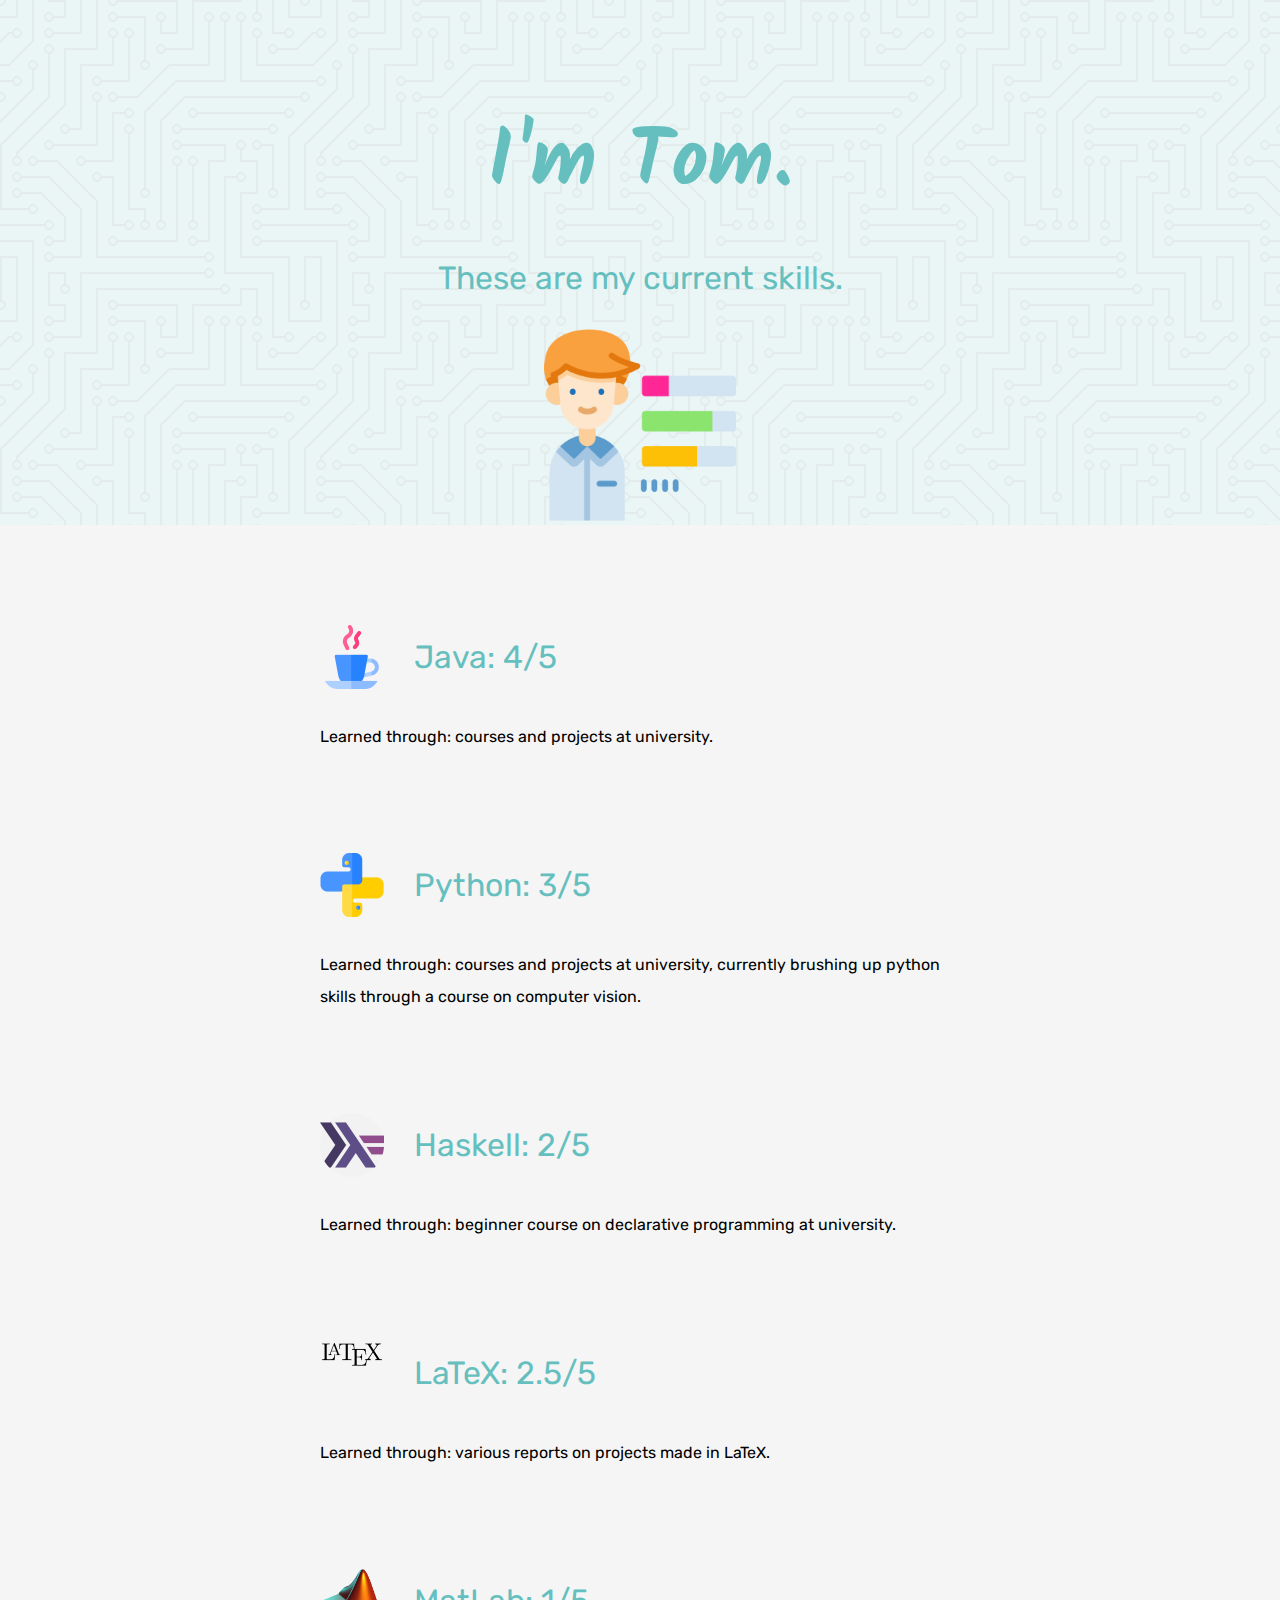
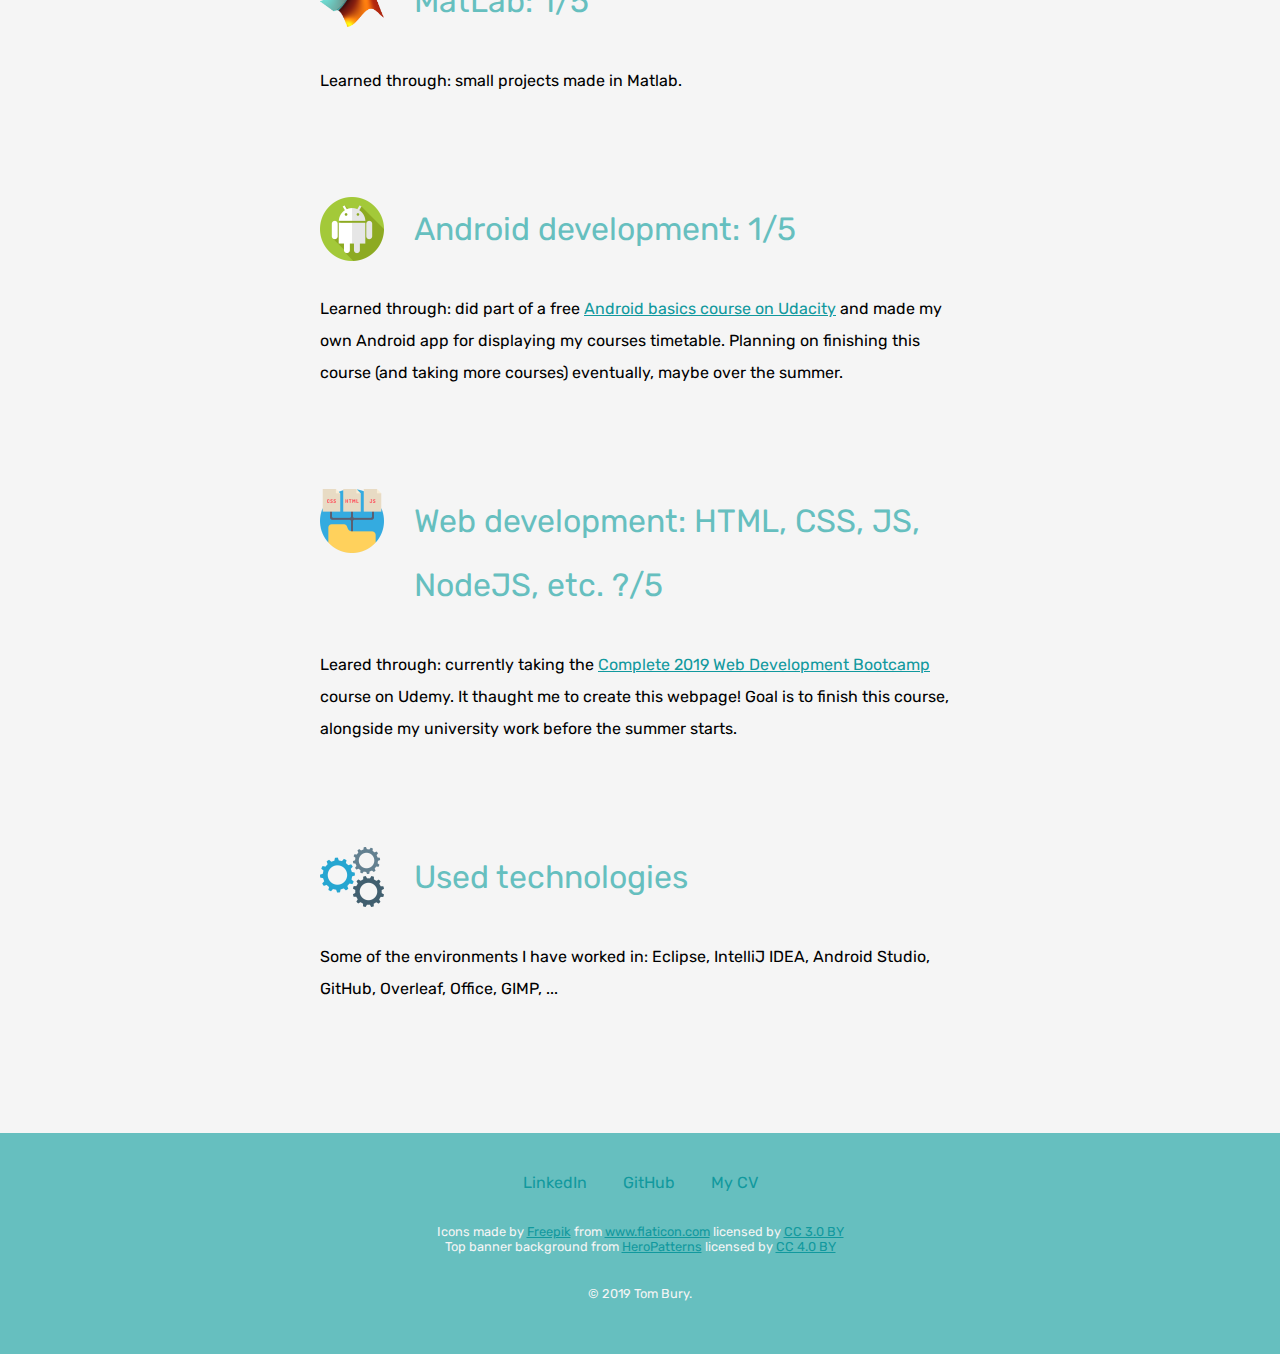
==== commit 5a6dc777: "Spelling mistake" ====
--- a/docs/skills.html
+++ b/docs/skills.html
@@ -60,7 +60,7 @@
     <div class="skill_row">
         <img class="skill_pic_small" src="rsc/web-development.png" alt="">
         <h2>Web development: HTML, CSS, JS, NodeJS, etc. ?/5</h2>
-        <p>Leared through: currently taking the <a href="https://www.udemy.com/the-complete-web-development-bootcamp/">Complete 2019 Web Development Bootcamp</a> course on Udacity.
+        <p>Leared through: currently taking the <a href="https://www.udemy.com/the-complete-web-development-bootcamp/">Complete 2019 Web Development Bootcamp</a> course on Udemy.
             It thaught me to create this webpage! Goal is to finish this course, alongside my university work before the summer starts.</p>
     </div>
 
